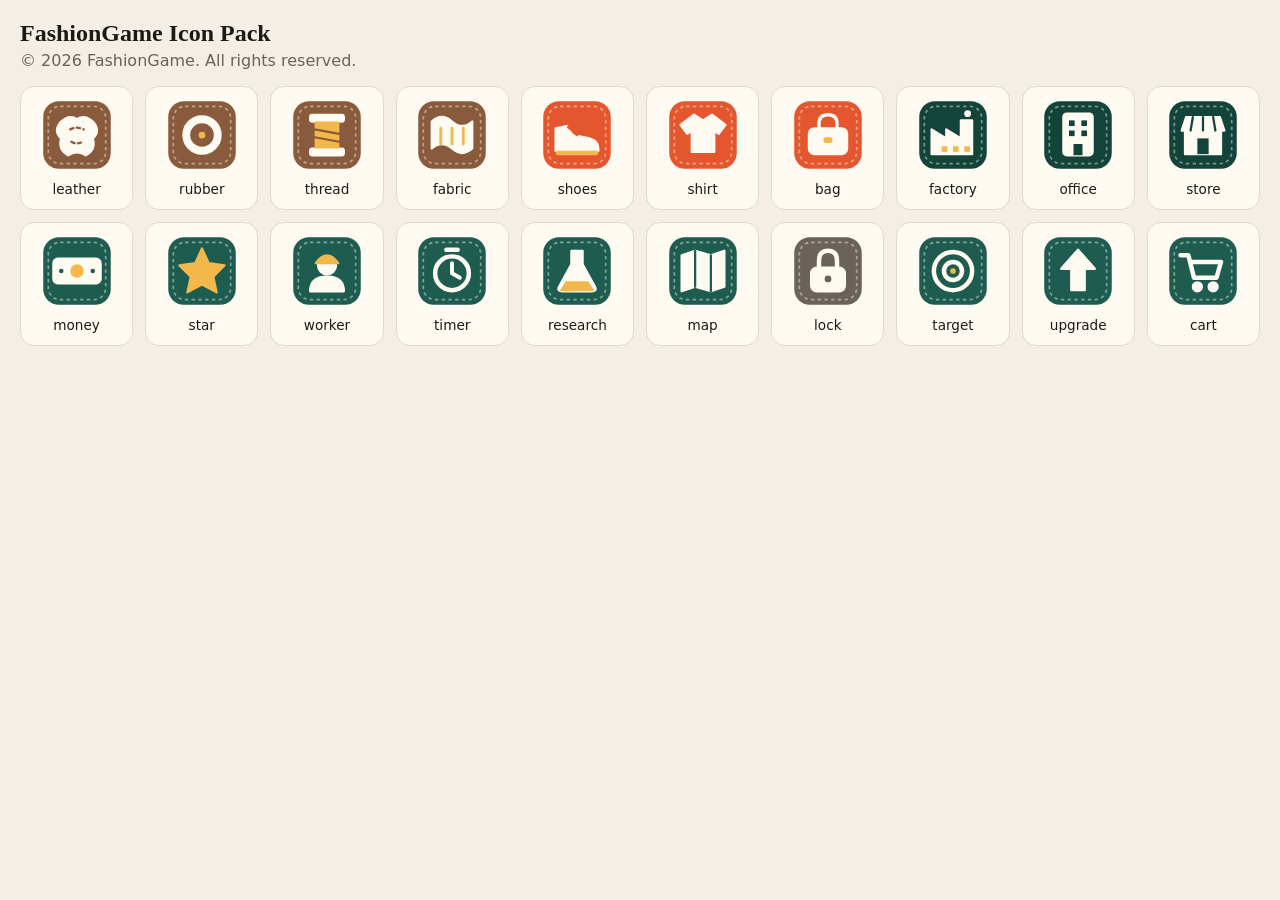
==== assets/icons/preview.html @ 7f6adea6 "FashionGame v3: dark UI, map actions, server-time timers" ====
<!doctype html><meta charset="utf-8"><meta name="viewport" content="width=device-width,initial-scale=1"><title>FashionGame Icon Pack</title><style>body{margin:0;padding:20px;background:#f4efe6;font:16px system-ui;color:#1c1917}h1{font:700 1.5rem Georgia,serif;margin:0 0 4px}p{margin:0 0 16px;color:#6b6259}.g{display:grid;grid-template-columns:repeat(auto-fill,minmax(110px,1fr));gap:12px}.g div{background:#fffaf2;border:1px solid #e3d9c8;border-radius:14px;padding:12px;text-align:center}.g img{width:72px;height:72px}.g span{display:block;margin-top:6px;font-size:.85rem}</style><h1>FashionGame Icon Pack</h1><p>&copy; 2026 FashionGame. All rights reserved.</p><div class="g"><div><img src="leather.svg" alt=""><span>leather</span></div><div><img src="rubber.svg" alt=""><span>rubber</span></div><div><img src="thread.svg" alt=""><span>thread</span></div><div><img src="fabric.svg" alt=""><span>fabric</span></div><div><img src="shoes.svg" alt=""><span>shoes</span></div><div><img src="shirt.svg" alt=""><span>shirt</span></div><div><img src="bag.svg" alt=""><span>bag</span></div><div><img src="factory.svg" alt=""><span>factory</span></div><div><img src="office.svg" alt=""><span>office</span></div><div><img src="store.svg" alt=""><span>store</span></div><div><img src="money.svg" alt=""><span>money</span></div><div><img src="star.svg" alt=""><span>star</span></div><div><img src="worker.svg" alt=""><span>worker</span></div><div><img src="timer.svg" alt=""><span>timer</span></div><div><img src="research.svg" alt=""><span>research</span></div><div><img src="map.svg" alt=""><span>map</span></div><div><img src="lock.svg" alt=""><span>lock</span></div><div><img src="target.svg" alt=""><span>target</span></div><div><img src="upgrade.svg" alt=""><span>upgrade</span></div><div><img src="cart.svg" alt=""><span>cart</span></div></div>
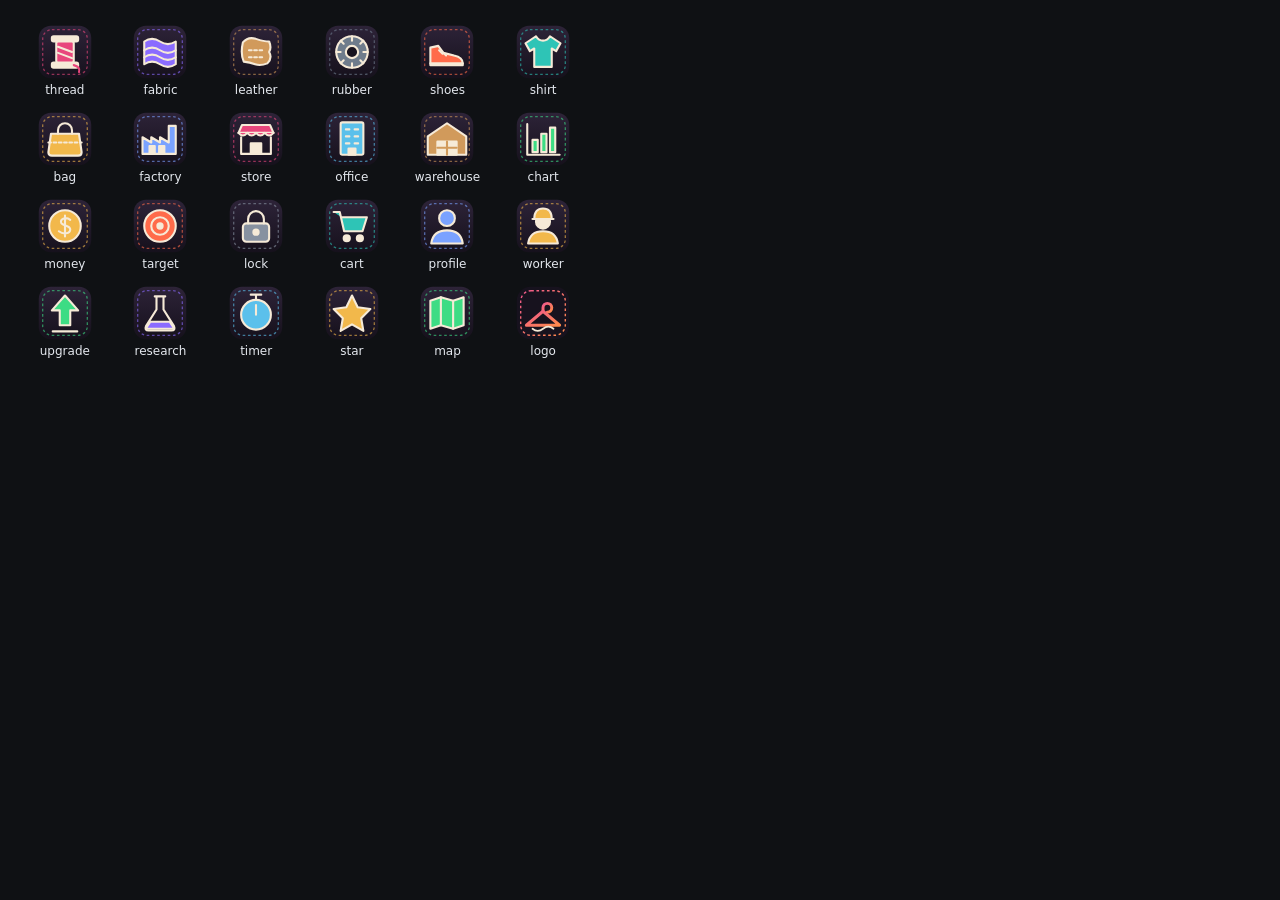
==== commit eb034f64: "FashionGame v5: light glass theme" ====
--- a/assets/icons/preview.html
+++ b/assets/icons/preview.html
@@ -1 +1 @@
-<!doctype html><meta charset="utf-8"><meta name="viewport" content="width=device-width,initial-scale=1"><title>FashionGame Icon Pack</title><style>body{margin:0;padding:20px;background:#f4efe6;font:16px system-ui;color:#1c1917}h1{font:700 1.5rem Georgia,serif;margin:0 0 4px}p{margin:0 0 16px;color:#6b6259}.g{display:grid;grid-template-columns:repeat(auto-fill,minmax(110px,1fr));gap:12px}.g div{background:#fffaf2;border:1px solid #e3d9c8;border-radius:14px;padding:12px;text-align:center}.g img{width:72px;height:72px}.g span{display:block;margin-top:6px;font-size:.85rem}</style><h1>FashionGame Icon Pack</h1><p>&copy; 2026 FashionGame. All rights reserved.</p><div class="g"><div><img src="leather.svg" alt=""><span>leather</span></div><div><img src="rubber.svg" alt=""><span>rubber</span></div><div><img src="thread.svg" alt=""><span>thread</span></div><div><img src="fabric.svg" alt=""><span>fabric</span></div><div><img src="shoes.svg" alt=""><span>shoes</span></div><div><img src="shirt.svg" alt=""><span>shirt</span></div><div><img src="bag.svg" alt=""><span>bag</span></div><div><img src="factory.svg" alt=""><span>factory</span></div><div><img src="office.svg" alt=""><span>office</span></div><div><img src="store.svg" alt=""><span>store</span></div><div><img src="money.svg" alt=""><span>money</span></div><div><img src="star.svg" alt=""><span>star</span></div><div><img src="worker.svg" alt=""><span>worker</span></div><div><img src="timer.svg" alt=""><span>timer</span></div><div><img src="research.svg" alt=""><span>research</span></div><div><img src="map.svg" alt=""><span>map</span></div><div><img src="lock.svg" alt=""><span>lock</span></div><div><img src="target.svg" alt=""><span>target</span></div><div><img src="upgrade.svg" alt=""><span>upgrade</span></div><div><img src="cart.svg" alt=""><span>cart</span></div></div>+<!doctype html><meta charset=utf-8><title>FashionGame icons</title><body style="background:#0f1114;color:#e4e8ee;font:12px system-ui;display:grid;grid-template-columns:repeat(6,1fr);gap:14px;padding:16px;max-width:560px"><figure style="margin:0;text-align:center"><img src="thread.svg" width=56><figcaption>thread</figcaption></figure><figure style="margin:0;text-align:center"><img src="fabric.svg" width=56><figcaption>fabric</figcaption></figure><figure style="margin:0;text-align:center"><img src="leather.svg" width=56><figcaption>leather</figcaption></figure><figure style="margin:0;text-align:center"><img src="rubber.svg" width=56><figcaption>rubber</figcaption></figure><figure style="margin:0;text-align:center"><img src="shoes.svg" width=56><figcaption>shoes</figcaption></figure><figure style="margin:0;text-align:center"><img src="shirt.svg" width=56><figcaption>shirt</figcaption></figure><figure style="margin:0;text-align:center"><img src="bag.svg" width=56><figcaption>bag</figcaption></figure><figure style="margin:0;text-align:center"><img src="factory.svg" width=56><figcaption>factory</figcaption></figure><figure style="margin:0;text-align:center"><img src="store.svg" width=56><figcaption>store</figcaption></figure><figure style="margin:0;text-align:center"><img src="office.svg" width=56><figcaption>office</figcaption></figure><figure style="margin:0;text-align:center"><img src="warehouse.svg" width=56><figcaption>warehouse</figcaption></figure><figure style="margin:0;text-align:center"><img src="chart.svg" width=56><figcaption>chart</figcaption></figure><figure style="margin:0;text-align:center"><img src="money.svg" width=56><figcaption>money</figcaption></figure><figure style="margin:0;text-align:center"><img src="target.svg" width=56><figcaption>target</figcaption></figure><figure style="margin:0;text-align:center"><img src="lock.svg" width=56><figcaption>lock</figcaption></figure><figure style="margin:0;text-align:center"><img src="cart.svg" width=56><figcaption>cart</figcaption></figure><figure style="margin:0;text-align:center"><img src="profile.svg" width=56><figcaption>profile</figcaption></figure><figure style="margin:0;text-align:center"><img src="worker.svg" width=56><figcaption>worker</figcaption></figure><figure style="margin:0;text-align:center"><img src="upgrade.svg" width=56><figcaption>upgrade</figcaption></figure><figure style="margin:0;text-align:center"><img src="research.svg" width=56><figcaption>research</figcaption></figure><figure style="margin:0;text-align:center"><img src="timer.svg" width=56><figcaption>timer</figcaption></figure><figure style="margin:0;text-align:center"><img src="star.svg" width=56><figcaption>star</figcaption></figure><figure style="margin:0;text-align:center"><img src="map.svg" width=56><figcaption>map</figcaption></figure><figure style="margin:0;text-align:center"><img src="../logo.svg" width=56><figcaption>logo</figcaption></figure></body>
